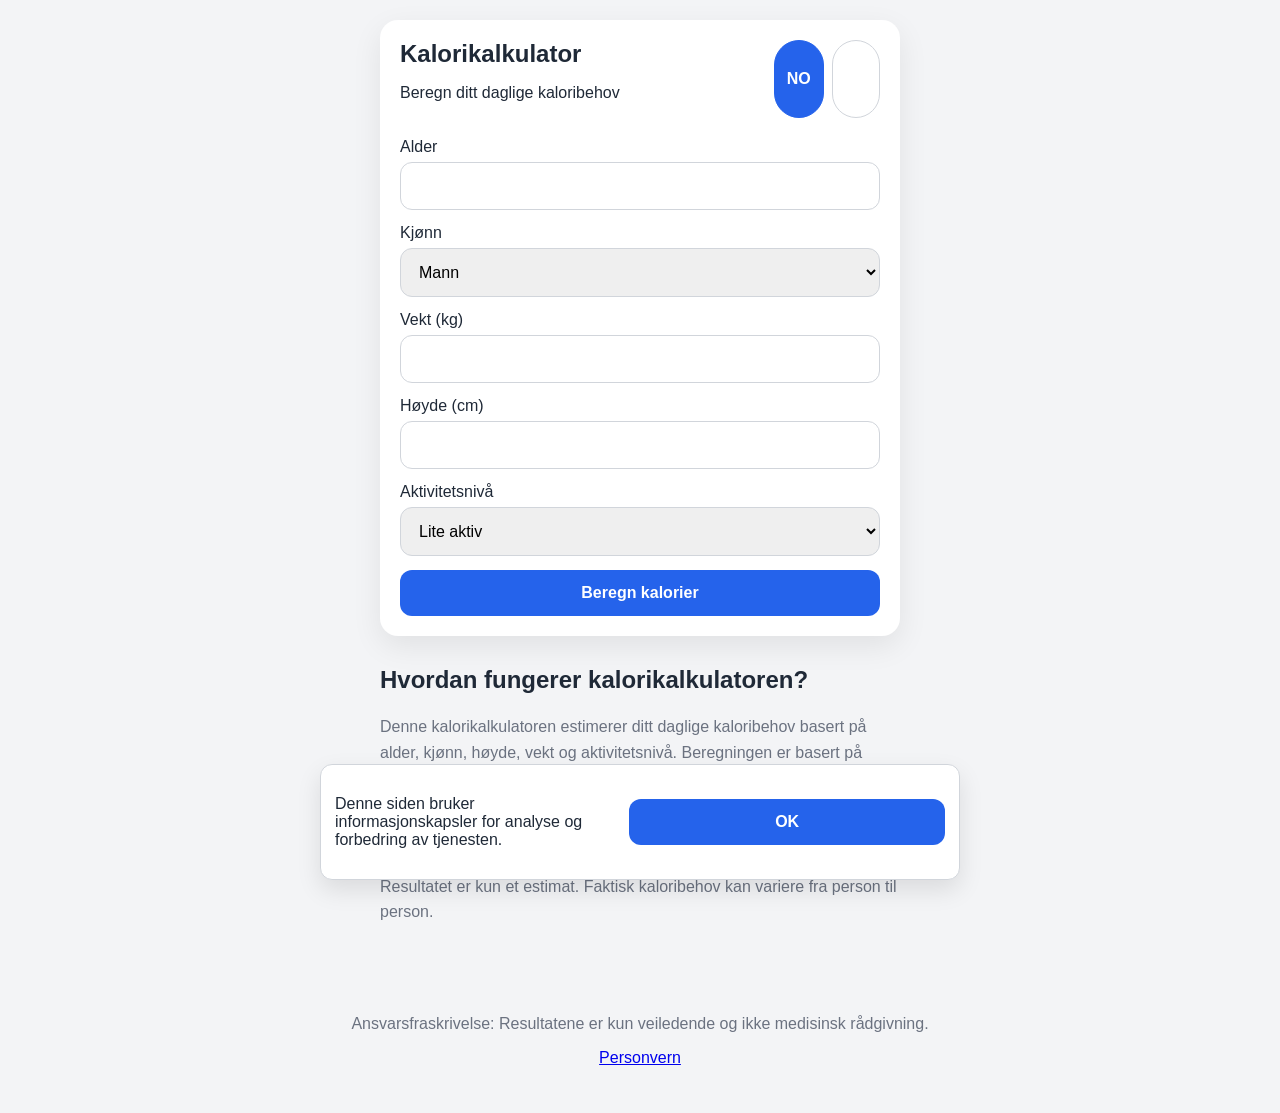
==== index.html @ 114c06dc "First upload of a lil hobbyproject of mine" ====
<!DOCTYPE html>
<html lang="no">
<head>
<meta charset="UTF-8">
<meta name="viewport" content="width=device-width, initial-scale=1.0">
<title>Kalorikalkulator</title>

<meta name="description"
content="Beregn ditt daglige kaloribehov basert på alder, høyde, vekt og aktivitetsnivå.">

<link rel="stylesheet" href="styles.css">
</head>

<body>

<main class="page">
<div class="content-wrap">

<section class="card">

<div class="top-bar">
<div>
<h1 id="title">Kalorikalkulator</h1>
<p id="subtitle">Beregn ditt daglige kaloribehov</p>
</div>

<div class="language-switcher">
<button class="lang-btn active" data-lang="no">NO</button>
<button class="lang-btn" data-lang="en">EN</button>
</div>
</div>

<form id="calorieForm">

<div class="form-group">
<label for="age" id="label-age">Alder</label>
<input type="number" id="age" required>
</div>

<div class="form-group">
<label for="gender" id="label-gender">Kjønn</label>
<select id="gender">
<option value="male" id="option-male">Mann</option>
<option value="female" id="option-female">Kvinne</option>
</select>
</div>

<div class="form-group">
<label for="weight" id="label-weight">Vekt (kg)</label>
<input type="number" id="weight" required>
</div>

<div class="form-group">
<label for="height" id="label-height">Høyde (cm)</label>
<input type="number" id="height" required>
</div>

<div class="form-group">
<label for="activity" id="label-activity">Aktivitetsnivå</label>
<select id="activity">
<option value="1.2">Lite aktiv</option>
<option value="1.375">Litt aktiv</option>
<option value="1.55">Moderat aktiv</option>
<option value="1.725">Veldig aktiv</option>
</select>
</div>

<button type="submit" id="calculate-btn">Beregn kalorier</button>

</form>

<section id="result" class="result hidden"></section>

</section>

<section class="seo-content">

<h2 id="seo-title">Hvordan fungerer kalorikalkulatoren?</h2>

<p id="seo-paragraph-1">
Denne kalorikalkulatoren estimerer ditt daglige kaloribehov basert på alder,
kjønn, høyde, vekt og aktivitetsnivå. Beregningen er basert på
Mifflin–St Jeor-formelen.
</p>

<p id="seo-paragraph-2">
Når hvileforbrenningen er beregnet justeres resultatet etter
aktivitetsnivå for å estimere ditt daglige energibehov.
</p>

<p id="seo-paragraph-3">
Resultatet er kun et estimat. Faktisk kaloribehov kan variere
fra person til person.
</p>

</section>

</div>
</main>

<footer class="site-footer">

<p id="footer-disclaimer">
Ansvarsfraskrivelse: Resultatene er kun veiledende og ikke medisinsk rådgivning.
</p>

<p class="footer-links">
<a href="privacy.html">Personvern</a>
</p>

</footer>

<div id="cookie-banner" class="cookie-banner hidden">

<p>
Denne siden bruker informasjonskapsler for analyse og forbedring av tjenesten.
</p>

<button id="cookie-accept">OK</button>

</div>

<script src="script.js"></script>

</body>
</html>
---- styles.css ----
*{
box-sizing:border-box;
}

:root{
--bg:#f3f4f6;
--card:#ffffff;
--text:#1f2937;
--muted:#6b7280;
--border:#d1d5db;
--accent:#2563eb;
--accent-hover:#1d4ed8;
--accent-soft:#dbeafe;
--success-bg:#f0fdf4;
--success-border:#bbf7d0;
}

body{
margin:0;
font-family:Arial,sans-serif;
background:var(--bg);
color:var(--text);
}

.page{
padding:20px;
}

.content-wrap{
max-width:760px;
margin:auto;
}

.card{
max-width:520px;
margin:auto;
background:white;
padding:20px;
border-radius:18px;
box-shadow:0 10px 30px rgba(0,0,0,0.08);
}

.top-bar{
display:flex;
justify-content:space-between;
margin-bottom:20px;
}

h1{
margin:0 0 8px;
}

.language-switcher{
display:flex;
gap:8px;
}

.lang-btn{
border:1px solid var(--border);
background:white;
border-radius:999px;
padding:8px 12px;
cursor:pointer;
font-weight:700;
}

.lang-btn.active{
background:var(--accent);
color:white;
border-color:var(--accent);
}

form{
display:grid;
gap:14px;
}

.form-group{
display:flex;
flex-direction:column;
gap:6px;
}

input,select,button{
width:100%;
border-radius:12px;
font:inherit;
}

input,select{
padding:14px;
border:1px solid var(--border);
}

button{
border:none;
padding:14px;
background:var(--accent);
color:white;
font-weight:700;
cursor:pointer;
}

button:hover{
background:var(--accent-hover);
}

.result{
margin-top:20px;
padding:16px;
border-radius:12px;
background:var(--success-bg);
border:1px solid var(--success-border);
}

.result-note{
font-size:.9rem;
color:var(--muted);
margin-top:10px;
}

.seo-content{
max-width:520px;
margin:30px auto;
}

.seo-content p{
color:var(--muted);
line-height:1.6;
}

.site-footer{
text-align:center;
margin-top:40px;
padding-bottom:30px;
color:var(--muted);
}

.cookie-banner{
position:fixed;
bottom:20px;
left:50%;
transform:translateX(-50%);
background:white;
border:1px solid var(--border);
border-radius:12px;
padding:14px;
box-shadow:0 10px 25px rgba(0,0,0,0.1);
display:flex;
gap:16px;
align-items:center;
}

.hidden{
display:none;
}
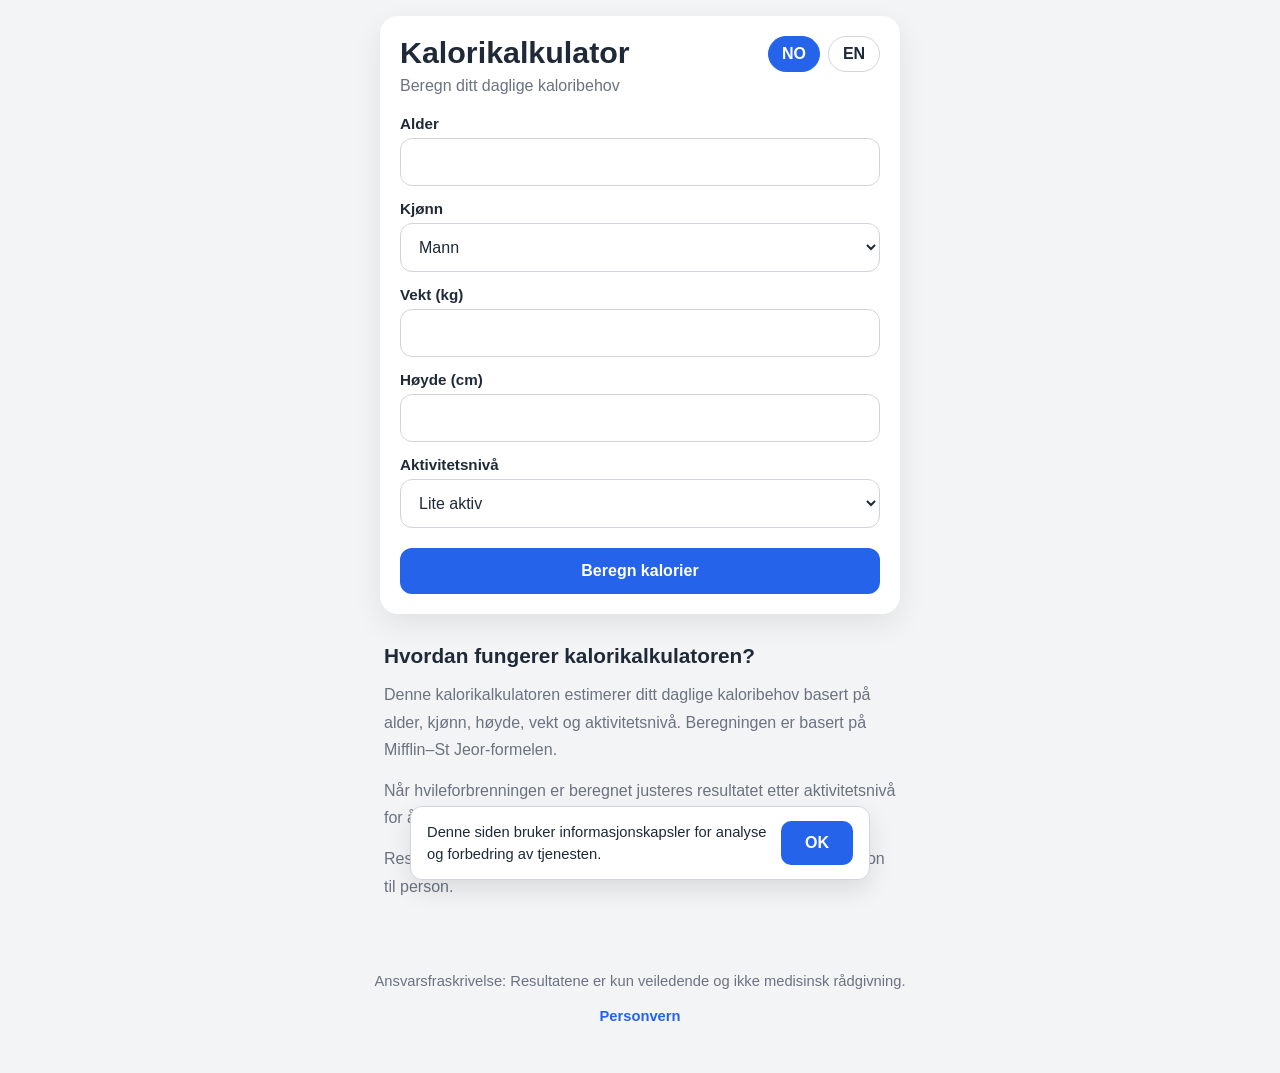
==== commit daee468d: "Troubleshooting language pack" ====
--- a/index.html
+++ b/index.html
@@ -1,126 +1,112 @@
 <!DOCTYPE html>
 <html lang="no">
 <head>
-<meta charset="UTF-8">
-<meta name="viewport" content="width=device-width, initial-scale=1.0">
-<title>Kalorikalkulator</title>
+  <meta charset="UTF-8" />
+  <meta name="viewport" content="width=device-width, initial-scale=1.0" />
+  <title>Kalorikalkulator</title>
+  <meta
+    name="description"
+    content="Beregn ditt daglige kaloribehov basert på alder, kjønn, høyde, vekt og aktivitetsnivå."
+  />
+  <link rel="stylesheet" href="styles.css" />
+</head>
+<body>
+  <main class="page">
+    <div class="content-wrap">
+      <section class="card">
+        <div class="top-bar">
+          <div>
+            <h1 id="title">Kalorikalkulator</h1>
+            <p id="subtitle">Beregn ditt daglige kaloribehov</p>
+          </div>
 
-<meta name="description"
-content="Beregn ditt daglige kaloribehov basert på alder, høyde, vekt og aktivitetsnivå.">
+          <div class="language-switcher">
+            <button type="button" class="lang-btn active" data-lang="no">NO</button>
+            <button type="button" class="lang-btn" data-lang="en">EN</button>
+          </div>
+        </div>
 
-<link rel="stylesheet" href="styles.css">
-</head>
+        <form id="calorieForm" novalidate>
+          <div class="form-group">
+            <label for="age" id="label-age">Alder</label>
+            <input type="number" id="age" min="1" required />
+          </div>
 
-<body>
+          <div class="form-group">
+            <label for="gender" id="label-gender">Kjønn</label>
+            <select id="gender" required>
+              <option value="male" id="option-male">Mann</option>
+              <option value="female" id="option-female">Kvinne</option>
+            </select>
+          </div>
 
-<main class="page">
-<div class="content-wrap">
+          <div class="form-group">
+            <label for="weight" id="label-weight">Vekt (kg)</label>
+            <input type="number" id="weight" min="1" step="0.1" required />
+          </div>
 
-<section class="card">
+          <div class="form-group">
+            <label for="height" id="label-height">Høyde (cm)</label>
+            <input type="number" id="height" min="1" required />
+          </div>
 
-<div class="top-bar">
-<div>
-<h1 id="title">Kalorikalkulator</h1>
-<p id="subtitle">Beregn ditt daglige kaloribehov</p>
-</div>
+          <div class="form-group">
+            <label for="activity" id="label-activity">Aktivitetsnivå</label>
+            <select id="activity" required>
+              <option value="1.2" id="option-activity-1">Lite aktiv</option>
+              <option value="1.375" id="option-activity-2">Litt aktiv</option>
+              <option value="1.55" id="option-activity-3">Moderat aktiv</option>
+              <option value="1.725" id="option-activity-4">Veldig aktiv</option>
+            </select>
+          </div>
 
-<div class="language-switcher">
-<button class="lang-btn active" data-lang="no">NO</button>
-<button class="lang-btn" data-lang="en">EN</button>
-</div>
-</div>
+          <button type="submit" id="calculate-btn">Beregn kalorier</button>
+        </form>
 
-<form id="calorieForm">
+        <section id="result" class="result hidden" aria-live="polite"></section>
+      </section>
 
-<div class="form-group">
-<label for="age" id="label-age">Alder</label>
-<input type="number" id="age" required>
-</div>
+      <section class="seo-content">
+        <h2 id="seo-title">Hvordan fungerer kalorikalkulatoren?</h2>
 
-<div class="form-group">
-<label for="gender" id="label-gender">Kjønn</label>
-<select id="gender">
-<option value="male" id="option-male">Mann</option>
-<option value="female" id="option-female">Kvinne</option>
-</select>
-</div>
+        <p id="seo-paragraph-1">
+          Denne kalorikalkulatoren estimerer ditt daglige kaloribehov basert på alder,
+          kjønn, høyde, vekt og aktivitetsnivå. Beregningen er basert på
+          Mifflin–St Jeor-formelen.
+        </p>
 
-<div class="form-group">
-<label for="weight" id="label-weight">Vekt (kg)</label>
-<input type="number" id="weight" required>
-</div>
+        <p id="seo-paragraph-2">
+          Når hvileforbrenningen er beregnet justeres resultatet etter
+          aktivitetsnivå for å estimere ditt daglige energibehov.
+        </p>
 
-<div class="form-group">
-<label for="height" id="label-height">Høyde (cm)</label>
-<input type="number" id="height" required>
-</div>
+        <p id="seo-paragraph-3">
+          Resultatet er kun et estimat. Faktisk kaloribehov kan variere
+          fra person til person.
+        </p>
+      </section>
+    </div>
+  </main>
 
-<div class="form-group">
-<label for="activity" id="label-activity">Aktivitetsnivå</label>
-<select id="activity">
-<option value="1.2">Lite aktiv</option>
-<option value="1.375">Litt aktiv</option>
-<option value="1.55">Moderat aktiv</option>
-<option value="1.725">Veldig aktiv</option>
-</select>
-</div>
+  <footer class="site-footer">
+    <div class="footer-inner">
+      <p id="footer-disclaimer">
+        Ansvarsfraskrivelse: Resultatene er kun veiledende og ikke medisinsk rådgivning.
+      </p>
 
-<button type="submit" id="calculate-btn">Beregn kalorier</button>
+      <p class="footer-links">
+        <a href="privacy.html" id="privacy-link">Personvern</a>
+      </p>
+    </div>
+  </footer>
 
-</form>
+  <div id="cookie-banner" class="cookie-banner hidden">
+    <p id="cookie-text">
+      Denne siden bruker informasjonskapsler for analyse og forbedring av tjenesten.
+    </p>
+    <button id="cookie-accept" type="button">OK</button>
+  </div>
 
-<section id="result" class="result hidden"></section>
-
-</section>
-
-<section class="seo-content">
-
-<h2 id="seo-title">Hvordan fungerer kalorikalkulatoren?</h2>
-
-<p id="seo-paragraph-1">
-Denne kalorikalkulatoren estimerer ditt daglige kaloribehov basert på alder,
-kjønn, høyde, vekt og aktivitetsnivå. Beregningen er basert på
-Mifflin–St Jeor-formelen.
-</p>
-
-<p id="seo-paragraph-2">
-Når hvileforbrenningen er beregnet justeres resultatet etter
-aktivitetsnivå for å estimere ditt daglige energibehov.
-</p>
-
-<p id="seo-paragraph-3">
-Resultatet er kun et estimat. Faktisk kaloribehov kan variere
-fra person til person.
-</p>
-
-</section>
-
-</div>
-</main>
-
-<footer class="site-footer">
-
-<p id="footer-disclaimer">
-Ansvarsfraskrivelse: Resultatene er kun veiledende og ikke medisinsk rådgivning.
-</p>
-
-<p class="footer-links">
-<a href="privacy.html">Personvern</a>
-</p>
-
-</footer>
-
-<div id="cookie-banner" class="cookie-banner hidden">
-
-<p>
-Denne siden bruker informasjonskapsler for analyse og forbedring av tjenesten.
-</p>
-
-<button id="cookie-accept">OK</button>
-
-</div>
-
-<script src="script.js"></script>
-
+  <script src="script.js"></script>
 </body>
 </html>
--- a/styles.css
+++ b/styles.css
@@ -1,156 +1,332 @@
-*{
-box-sizing:border-box;
-}
-
-:root{
---bg:#f3f4f6;
---card:#ffffff;
---text:#1f2937;
---muted:#6b7280;
---border:#d1d5db;
---accent:#2563eb;
---accent-hover:#1d4ed8;
---accent-soft:#dbeafe;
---success-bg:#f0fdf4;
---success-border:#bbf7d0;
-}
-
-body{
-margin:0;
-font-family:Arial,sans-serif;
-background:var(--bg);
-color:var(--text);
-}
-
-.page{
-padding:20px;
-}
-
-.content-wrap{
-max-width:760px;
-margin:auto;
-}
-
-.card{
-max-width:520px;
-margin:auto;
-background:white;
-padding:20px;
-border-radius:18px;
-box-shadow:0 10px 30px rgba(0,0,0,0.08);
-}
-
-.top-bar{
-display:flex;
-justify-content:space-between;
-margin-bottom:20px;
-}
-
-h1{
-margin:0 0 8px;
-}
-
-.language-switcher{
-display:flex;
-gap:8px;
-}
-
-.lang-btn{
-border:1px solid var(--border);
-background:white;
-border-radius:999px;
-padding:8px 12px;
-cursor:pointer;
-font-weight:700;
-}
-
-.lang-btn.active{
-background:var(--accent);
-color:white;
-border-color:var(--accent);
-}
-
-form{
-display:grid;
-gap:14px;
-}
-
-.form-group{
-display:flex;
-flex-direction:column;
-gap:6px;
-}
-
-input,select,button{
-width:100%;
-border-radius:12px;
-font:inherit;
-}
-
-input,select{
-padding:14px;
-border:1px solid var(--border);
-}
-
-button{
-border:none;
-padding:14px;
-background:var(--accent);
-color:white;
-font-weight:700;
-cursor:pointer;
-}
-
-button:hover{
-background:var(--accent-hover);
-}
-
-.result{
-margin-top:20px;
-padding:16px;
-border-radius:12px;
-background:var(--success-bg);
-border:1px solid var(--success-border);
-}
-
-.result-note{
-font-size:.9rem;
-color:var(--muted);
-margin-top:10px;
-}
-
-.seo-content{
-max-width:520px;
-margin:30px auto;
-}
-
-.seo-content p{
-color:var(--muted);
-line-height:1.6;
-}
-
-.site-footer{
-text-align:center;
-margin-top:40px;
-padding-bottom:30px;
-color:var(--muted);
-}
-
-.cookie-banner{
-position:fixed;
-bottom:20px;
-left:50%;
-transform:translateX(-50%);
-background:white;
-border:1px solid var(--border);
-border-radius:12px;
-padding:14px;
-box-shadow:0 10px 25px rgba(0,0,0,0.1);
-display:flex;
-gap:16px;
-align-items:center;
-}
-
-.hidden{
-display:none;
+* {
+  box-sizing: border-box;
+}
+
+:root {
+  --bg: #f3f4f6;
+  --card: #ffffff;
+  --text: #1f2937;
+  --muted: #6b7280;
+  --border: #d1d5db;
+  --accent: #2563eb;
+  --accent-hover: #1d4ed8;
+  --accent-soft: #dbeafe;
+  --success-bg: #f0fdf4;
+  --success-border: #bbf7d0;
+}
+
+body {
+  margin: 0;
+  font-family: Arial, sans-serif;
+  background: var(--bg);
+  color: var(--text);
+}
+
+.page {
+  min-height: 100vh;
+  padding: 16px;
+}
+
+.content-wrap {
+  width: 100%;
+  max-width: 760px;
+  margin: 0 auto;
+}
+
+.card {
+  width: 100%;
+  max-width: 520px;
+  margin: 0 auto;
+  background: var(--card);
+  border-radius: 18px;
+  padding: 20px;
+  box-shadow: 0 10px 30px rgba(0, 0, 0, 0.08);
+}
+
+.top-bar {
+  display: flex;
+  justify-content: space-between;
+  align-items: flex-start;
+  gap: 16px;
+  margin-bottom: 20px;
+}
+
+h1 {
+  margin: 0 0 8px;
+  font-size: 1.9rem;
+  line-height: 1.1;
+}
+
+#subtitle {
+  margin: 0;
+  color: var(--muted);
+  font-size: 1rem;
+}
+
+.language-switcher {
+  display: flex;
+  gap: 8px;
+  flex-shrink: 0;
+}
+
+.lang-btn {
+  border: 1px solid var(--border);
+  background: white;
+  color: var(--text);
+  border-radius: 999px;
+  padding: 8px 12px;
+  cursor: pointer;
+  font-weight: 700;
+  min-width: 52px;
+  transition: background-color 0.2s ease, color 0.2s ease, border-color 0.2s ease;
+}
+
+.lang-btn:hover {
+  border-color: var(--accent);
+}
+
+.lang-btn.active {
+  background: var(--accent);
+  color: white;
+  border-color: var(--accent);
+}
+
+form {
+  display: grid;
+  gap: 14px;
+}
+
+.form-group {
+  display: flex;
+  flex-direction: column;
+  gap: 6px;
+}
+
+label {
+  font-weight: 700;
+  font-size: 0.95rem;
+}
+
+input,
+select,
+button {
+  width: 100%;
+  font: inherit;
+  border-radius: 12px;
+}
+
+input,
+select {
+  padding: 14px;
+  border: 1px solid var(--border);
+  background: white;
+  color: var(--text);
+  transition: border-color 0.2s ease, box-shadow 0.2s ease;
+}
+
+input:hover,
+select:hover {
+  border-color: #9ca3af;
+}
+
+input:focus,
+select:focus,
+button:focus,
+.lang-btn:focus {
+  outline: 2px solid var(--accent-soft);
+  outline-offset: 2px;
+}
+
+button[type="submit"] {
+  border: none;
+  padding: 14px 16px;
+  background: var(--accent);
+  color: white;
+  font-weight: 700;
+  cursor: pointer;
+  margin-top: 6px;
+  transition: background-color 0.2s ease, transform 0.1s ease;
+  min-height: 44px;
+}
+
+button[type="submit"]:hover {
+  background: var(--accent-hover);
+}
+
+button[type="submit"]:active {
+  transform: translateY(1px);
+}
+
+.result {
+  margin-top: 18px;
+  padding: 18px;
+  border-radius: 14px;
+  background: var(--success-bg);
+  border: 1px solid var(--success-border);
+}
+
+.result h2 {
+  margin-top: 0;
+  margin-bottom: 14px;
+  font-size: 1.1rem;
+}
+
+.result p {
+  margin: 10px 0;
+  line-height: 1.5;
+}
+
+.result p + p {
+  border-top: 1px solid rgba(0, 0, 0, 0.06);
+  padding-top: 10px;
+}
+
+.result-note {
+  margin-top: 14px;
+  font-size: 0.9rem;
+  color: var(--muted);
+  line-height: 1.5;
+}
+
+.seo-content {
+  max-width: 520px;
+  margin: 28px auto 0;
+  padding: 0 4px;
+}
+
+.seo-content h2 {
+  margin: 0 0 12px;
+  font-size: 1.3rem;
+  line-height: 1.3;
+}
+
+.seo-content p {
+  margin: 0 0 14px;
+  color: var(--muted);
+  line-height: 1.7;
+}
+
+.site-footer {
+  margin-top: 40px;
+  padding: 0 16px 32px;
+}
+
+.footer-inner {
+  max-width: 760px;
+  margin: 0 auto;
+  text-align: center;
+}
+
+.site-footer p {
+  margin: 0 0 12px;
+  color: var(--muted);
+  font-size: 0.92rem;
+  line-height: 1.6;
+}
+
+.footer-links a {
+  color: var(--accent);
+  text-decoration: none;
+  font-weight: 700;
+}
+
+.footer-links a:hover {
+  text-decoration: underline;
+}
+
+.cookie-banner {
+  position: fixed;
+  bottom: 20px;
+  left: 50%;
+  transform: translateX(-50%);
+  width: calc(100% - 24px);
+  max-width: 460px;
+  background: white;
+  border: 1px solid var(--border);
+  border-radius: 12px;
+  padding: 14px 16px;
+  box-shadow: 0 10px 25px rgba(0, 0, 0, 0.1);
+  display: flex;
+  gap: 14px;
+  align-items: center;
+  justify-content: space-between;
+  z-index: 1000;
+}
+
+.cookie-banner p {
+  margin: 0;
+  font-size: 0.92rem;
+  line-height: 1.5;
+}
+
+.cookie-banner button {
+  width: auto;
+  min-width: 72px;
+  min-height: 44px;
+  border: none;
+  background: var(--accent);
+  color: white;
+  padding: 10px 14px;
+  border-radius: 10px;
+  cursor: pointer;
+  font-weight: 700;
+}
+
+.cookie-banner button:hover {
+  background: var(--accent-hover);
+}
+
+.hidden {
+  display: none;
+}
+
+@media (max-width: 600px) {
+  .page {
+    padding: 12px;
+  }
+
+  .card {
+    padding: 16px;
+    border-radius: 14px;
+  }
+
+  .top-bar {
+    flex-direction: column;
+    align-items: stretch;
+  }
+
+  .language-switcher {
+    width: 100%;
+  }
+
+  .lang-btn {
+    flex: 1;
+  }
+
+  h1 {
+    font-size: 1.6rem;
+  }
+
+  #subtitle {
+    font-size: 0.95rem;
+  }
+
+  .seo-content h2 {
+    font-size: 1.15rem;
+  }
+
+  input,
+  select,
+  button {
+    font-size: 16px;
+  }
+
+  .cookie-banner {
+    flex-direction: column;
+    align-items: stretch;
+  }
+
+  .cookie-banner button {
+    width: 100%;
+  }
 }
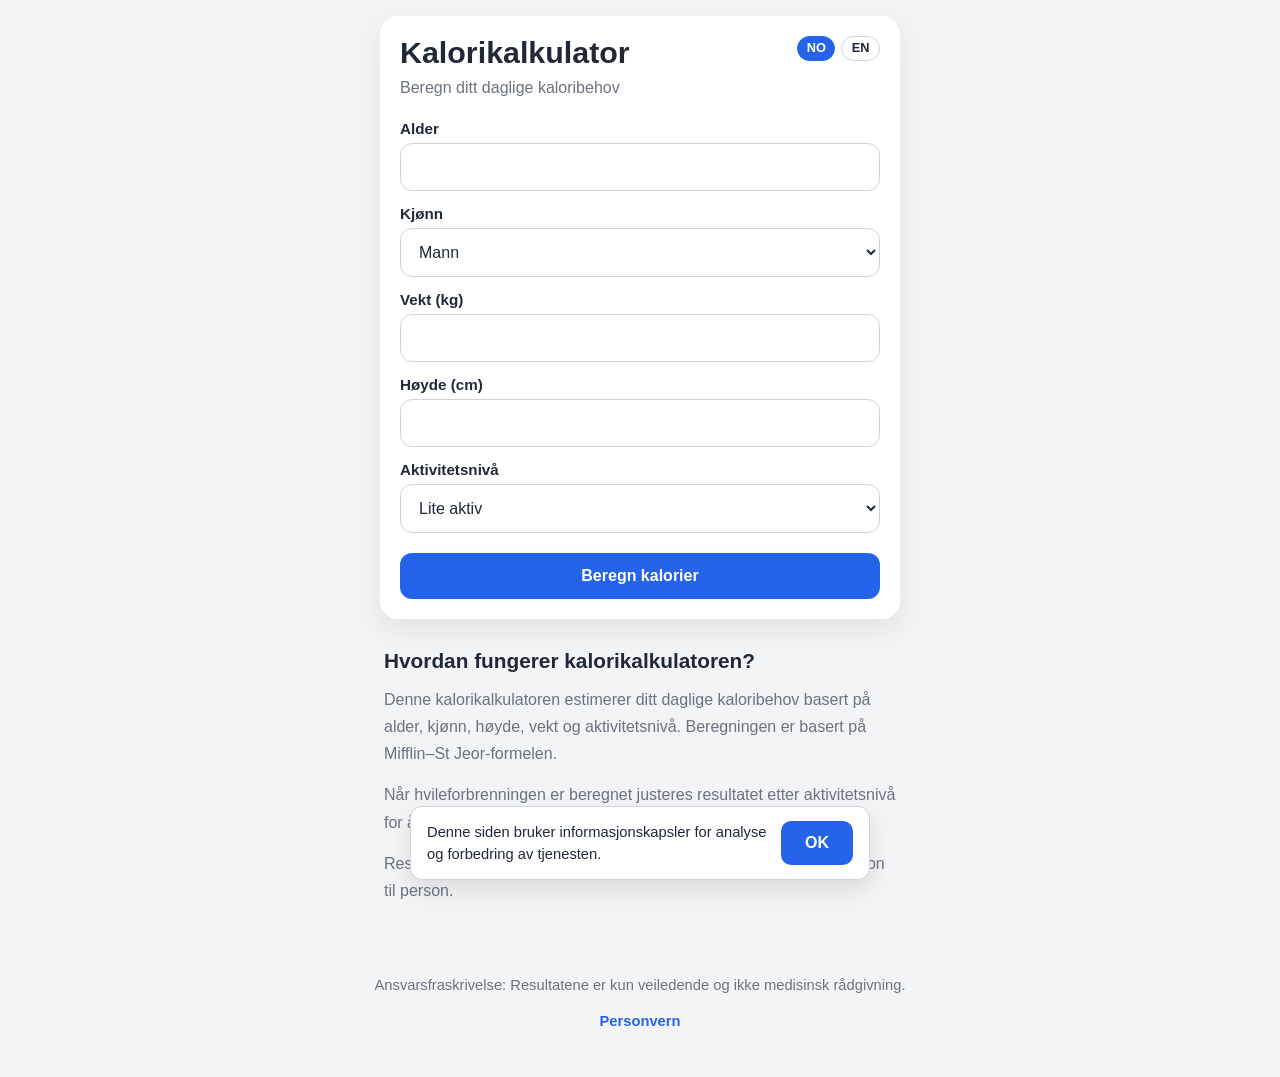
==== commit 4b39359f: "Updated mobile header" ====
--- a/index.html
+++ b/index.html
@@ -15,12 +15,12 @@
     <div class="content-wrap">
       <section class="card">
         <div class="top-bar">
-          <div>
+          <div class="header-content">
             <h1 id="title">Kalorikalkulator</h1>
             <p id="subtitle">Beregn ditt daglige kaloribehov</p>
           </div>
 
-          <div class="language-switcher">
+          <div class="language-switcher" aria-label="Language switcher">
             <button type="button" class="lang-btn active" data-lang="no">NO</button>
             <button type="button" class="lang-btn" data-lang="en">EN</button>
           </div>
--- a/styles.css
+++ b/styles.css
@@ -51,21 +51,28 @@
   margin-bottom: 20px;
 }
 
+.header-content {
+  flex: 1;
+  min-width: 0;
+}
+
 h1 {
   margin: 0 0 8px;
-  font-size: 1.9rem;
+  font-size: clamp(1.5rem, 4vw, 1.9rem);
   line-height: 1.1;
+  word-break: break-word;
 }
 
 #subtitle {
   margin: 0;
   color: var(--muted);
   font-size: 1rem;
+  line-height: 1.4;
 }
 
 .language-switcher {
   display: flex;
-  gap: 8px;
+  gap: 6px;
   flex-shrink: 0;
 }
 
@@ -74,10 +81,12 @@
   background: white;
   color: var(--text);
   border-radius: 999px;
-  padding: 8px 12px;
+  padding: 5px 9px;
   cursor: pointer;
   font-weight: 700;
-  min-width: 52px;
+  min-width: 38px;
+  font-size: 0.8rem;
+  line-height: 1;
   transition: background-color 0.2s ease, color 0.2s ease, border-color 0.2s ease;
 }
 
@@ -293,18 +302,16 @@
   .top-bar {
     flex-direction: column;
     align-items: stretch;
+    gap: 10px;
   }
 
   .language-switcher {
-    width: 100%;
+    width: auto;
+    align-self: flex-start;
   }
 
   .lang-btn {
-    flex: 1;
-  }
-
-  h1 {
-    font-size: 1.6rem;
+    flex: 0 0 auto;
   }
 
   #subtitle {
